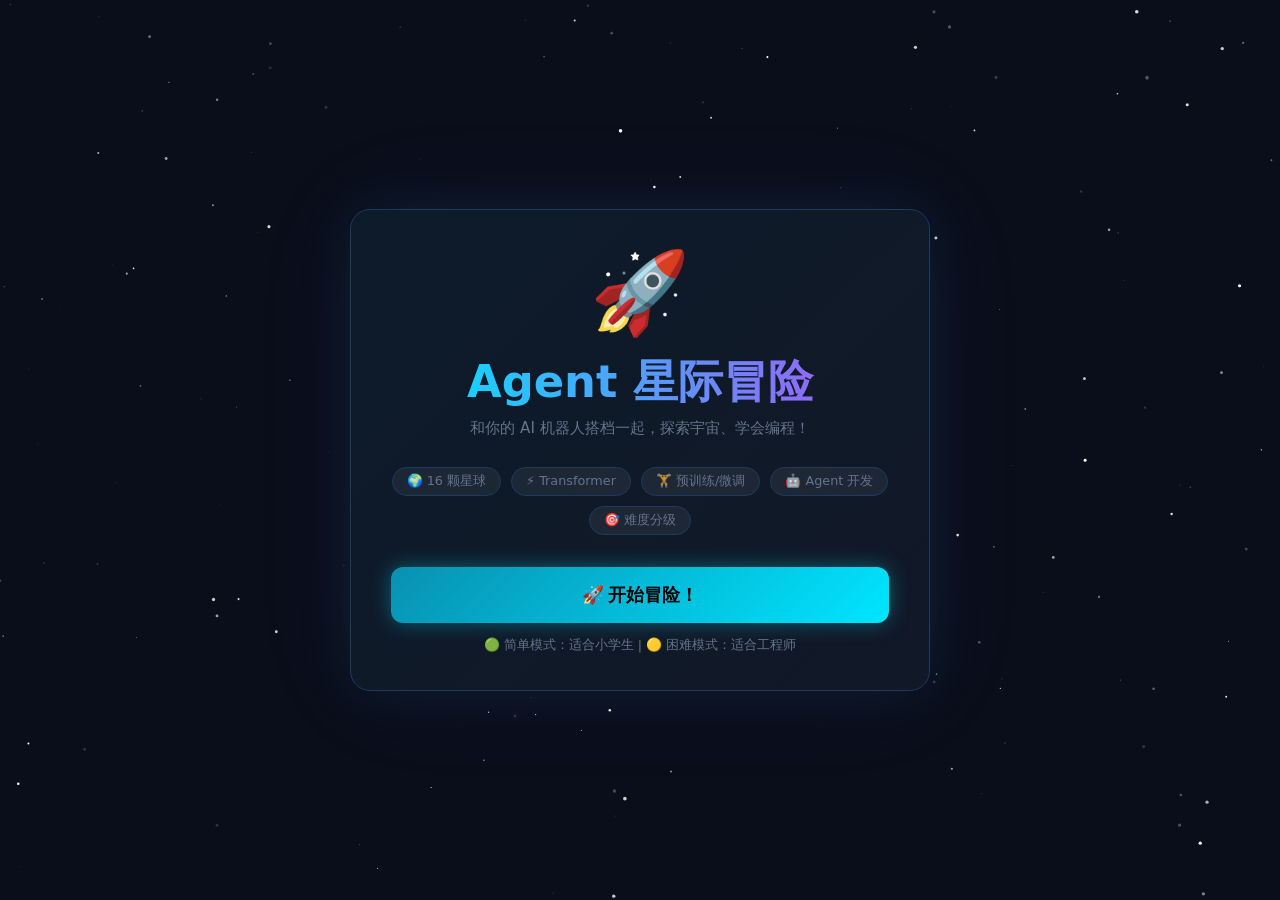
==== index.html @ a394a221 "适合0基础的agent开发入门" ====
<!DOCTYPE html>
<html lang="zh-CN">
<head>
<meta charset="UTF-8">
<meta name="viewport" content="width=device-width, initial-scale=1.0">
<title>🚀 Agent 星际冒险 - 完整版</title>
<link rel="stylesheet" href="css/styles.css">
</head>
<body>

<canvas id="stars-canvas"></canvas>

<!-- ===== TITLE SCREEN ===== -->
<div id="screen-title" class="screen active">
  <div class="card">
    <span class="title-ship">🚀</span>
    <h1 class="title-h1">Agent 星际冒险</h1>
    <p class="title-sub">和你的 AI 机器人搭档一起，探索宇宙、学会编程！</p>
    <div class="title-badges">
      <span class="badge">🌍 16 颗星球</span>
      <span class="badge">⚡ Transformer</span>
      <span class="badge">🏋️ 预训练/微调</span>
      <span class="badge">🤖 Agent 开发</span>
      <span class="badge">🎯 难度分级</span>
    </div>
    <button class="btn btn-cyan" style="width:100%;font-size:1.1rem;padding:16px" onclick="goMap()">
      🚀 开始冒险！
    </button>
    <p style="margin-top:14px;font-size:.8rem;color:var(--muted)">
      🟢 简单模式：适合小学生 | 🟡 困难模式：适合工程师
    </p>
  </div>
</div>

<!-- ===== MAP SCREEN ===== -->
<div id="screen-map" class="screen">
  <div class="inner">
    <div style="display:flex;align-items:center;justify-content:space-between;margin-bottom:20px;flex-wrap:wrap;gap:10px;">
      <div>
        <h2 style="font-size:1.5rem;font-weight:800;color:var(--cyan)">🌌 银河地图</h2>
        <p style="color:var(--muted);font-size:.85rem;margin-top:2px">选择一颗星球开始学习</p>
      </div>
      <div class="hud">
        <div class="hud-item">⭐ 星星 <span class="val" id="hud-stars">0</span></div>
        <div class="hud-item">🌍 星球 <span class="val" id="hud-planets">0/16</span></div>
      </div>
    </div>
    <div class="planets-grid" id="planets-grid"></div>
  </div>
</div>

<!-- ===== LEVEL SCREEN ===== -->
<div id="screen-level" class="screen">
  <div class="inner" id="level-inner"></div>
</div>

<!-- ===== WIN SCREEN ===== -->
<div id="screen-win" class="screen">
  <div class="card">
    <span class="win-emoji">🏆</span>
    <div class="win-title">太厉害了！</div>
    <div class="win-stars" id="win-stars">⭐⭐⭐⭐⭐</div>
    <p class="win-sub">
      你已经征服了所有星球！<br>
      从 Transformer 到预训练、后训练、微调，<br>
      再到 Agent、工具调用、ReAct、记忆、多 Agent……<br>
      你和爸爸都是 AI 宇宙顶级探险家了！🚀🏆
    </p>
    <button class="btn btn-cyan" style="width:100%" onclick="goMap()">再玩一次！</button>
  </div>
</div>

<!-- Load JavaScript files -->
<script src="js/game-state.js"></script>
<script src="js/planets/p1-llm.js"></script>
<script src="js/planets/p2-tool-1.js"></script>
<script src="js/planets/p3-tool-2.js"></script>
<script src="js/planets/p4-react-1.js"></script>
<script src="js/planets/p5-react-2.js"></script>
<script src="js/planets/p6-memory-1.js"></script>
<script src="js/planets/p7-memory-2.js"></script>
<script src="js/planets/p8-multi-agent.js"></script>
<script src="js/planets/p9-transformer.js"></script>
<script src="js/planets/p10-pretrain.js"></script>
<script src="js/planets/p11-posttrain.js"></script>
<script src="js/planets/p12-practice-1.js"></script>
<script src="js/planets/p13-practice-2.js"></script>
<script src="js/planets/p14-framework-1.js"></script>
<script src="js/planets/p15-framework-2.js"></script>
<script src="js/planets/p16-final.js"></script>
<script src="js/renderer.js"></script>
<script src="js/interactions.js"></script>
<script src="js/main.js"></script>

</body>
</html>
---- css/styles.css ----
/* ===== 全局 ===== */
* { box-sizing: border-box; margin: 0; padding: 0; }
:root {
  --space: #0a0e1a;
  --deep: #0d1b2a;
  --panel: #111827;
  --border: #1e3a5f;
  --cyan: #00e5ff;
  --purple: #a855f7;
  --yellow: #fbbf24;
  --green: #22c55e;
  --red: #ef4444;
  --orange: #f97316;
  --text: #e2e8f0;
  --muted: #64748b;
}
html, body { height: 100%; }
body {
  background: var(--space);
  color: var(--text);
  font-family: 'Segoe UI', system-ui, sans-serif;
  overflow: hidden;
  height: 100vh;
}

/* ===== 星空背景 ===== */
#stars-canvas {
  position: fixed; inset: 0; z-index: 0; pointer-events: none;
}

/* ===== 屏幕管理 ===== */
.screen {
  position: fixed; inset: 0; z-index: 10;
  display: flex; align-items: center; justify-content: center;
  opacity: 0; pointer-events: none;
  transition: opacity .4s;
}
.screen.active { opacity: 1; pointer-events: all; }

/* ===== 通用卡片 ===== */
.card {
  background: linear-gradient(135deg, #0d1b2a 0%, #111827 100%);
  border: 1px solid var(--border);
  border-radius: 20px;
  padding: 36px 40px;
  box-shadow: 0 0 60px rgba(0,229,255,.08), 0 0 120px rgba(168,85,247,.06);
}

/* ===== 按钮 ===== */
.btn {
  display: inline-block; cursor: pointer; border: none; border-radius: 12px;
  padding: 14px 28px; font-size: 1rem; font-weight: 700;
  transition: transform .15s, box-shadow .15s, filter .15s;
  user-select: none;
}
.btn:hover  { transform: translateY(-2px); filter: brightness(1.15); }
.btn:active { transform: translateY(0);    filter: brightness(.9); }
.btn-cyan   { background: linear-gradient(135deg, #0891b2, #00e5ff); color: #000; box-shadow: 0 0 20px rgba(0,229,255,.35); }
.btn-purple { background: linear-gradient(135deg, #7c3aed, #a855f7); color: #fff; box-shadow: 0 0 20px rgba(168,85,247,.35); }
.btn-green  { background: linear-gradient(135deg, #15803d, #22c55e); color: #fff; box-shadow: 0 0 20px rgba(34,197,94,.35); }
.btn-yellow { background: linear-gradient(135deg, #b45309, #fbbf24); color: #000; box-shadow: 0 0 20px rgba(251,191,36,.35); }
.btn-red    { background: linear-gradient(135deg, #b91c1c, #ef4444); color: #fff; }
.btn-ghost  { background: transparent; border: 1px solid var(--border); color: var(--muted); }
.btn-ghost:hover { border-color: var(--cyan); color: var(--cyan); }

/* ===== TITLE SCREEN ===== */
#screen-title .card { text-align: center; max-width: 580px; width: 90vw; }
.title-ship { font-size: 5rem; animation: float 3s ease-in-out infinite; display: block; }
@keyframes float { 0%,100%{transform:translateY(0)} 50%{transform:translateY(-14px)} }
.title-h1 {
  font-size: clamp(1.8rem, 5vw, 2.8rem);
  font-weight: 900;
  background: linear-gradient(90deg, var(--cyan), var(--purple));
  -webkit-background-clip: text; -webkit-text-fill-color: transparent;
  margin: 12px 0 6px;
}
.title-sub { color: var(--muted); font-size: .95rem; margin-bottom: 28px; }
.title-badges { display: flex; gap: 10px; justify-content: center; flex-wrap: wrap; margin-bottom: 32px; }
.badge {
  background: rgba(255,255,255,.06); border: 1px solid var(--border);
  border-radius: 99px; padding: 5px 14px; font-size: .8rem; color: var(--muted);
}

/* ===== MAP SCREEN ===== */
#screen-map .inner {
  max-width: 760px; width: 92vw;
}
.map-header { text-align: center; margin-bottom: 28px; }
.map-header h2 { font-size: 1.6rem; font-weight: 800; color: var(--cyan); }
.map-header p  { color: var(--muted); font-size: .9rem; margin-top: 4px; }

.planets-grid {
  display: grid; grid-template-columns: repeat(auto-fit, minmax(200px, 1fr));
  gap: 16px;
}
.planet-card {
  background: var(--panel); border: 1px solid var(--border); border-radius: 16px;
  padding: 22px; cursor: pointer; transition: all .2s; position: relative; overflow: hidden;
}
.planet-card::before {
  content:''; position:absolute; inset:0;
  background: radial-gradient(circle at 50% 0%, rgba(0,229,255,.06), transparent 70%);
  opacity:0; transition: opacity .3s;
}
.planet-card:hover::before { opacity: 1; }
.planet-card:hover { border-color: var(--cyan); transform: translateY(-4px); box-shadow: 0 8px 30px rgba(0,229,255,.12); }
.planet-card.locked { opacity: .45; cursor: not-allowed; }
.planet-card.locked:hover { transform: none; border-color: var(--border); box-shadow: none; }
.planet-card.locked::before { display: none; }
.planet-card.done { border-color: var(--green); }
.planet-card.done::before { background: radial-gradient(circle at 50% 0%, rgba(34,197,94,.06), transparent 70%); opacity:1; }
.planet-icon { font-size: 2.8rem; margin-bottom: 10px; display: block; }
.planet-num  { font-size: .7rem; color: var(--muted); text-transform: uppercase; letter-spacing: .08em; }
.planet-name { font-size: 1rem; font-weight: 700; margin: 4px 0 8px; }
.planet-desc { font-size: .8rem; color: var(--muted); line-height: 1.5; }
.planet-status {
  position: absolute; top: 12px; right: 12px;
  font-size: .72rem; font-weight: 700; padding: 3px 10px; border-radius: 99px;
}
.status-locked { background: rgba(100,116,139,.2); color: var(--muted); }
.status-open   { background: rgba(0,229,255,.15); color: var(--cyan); }
.status-done   { background: rgba(34,197,94,.15); color: var(--green); }

/* Stars earned display */
.hud {
  display: flex; align-items: center; gap: 16px;
  background: var(--panel); border: 1px solid var(--border);
  border-radius: 99px; padding: 8px 20px; margin-bottom: 20px;
  width: fit-content; margin-left: auto;
}
.hud-item { font-size: .85rem; display: flex; align-items: center; gap: 6px; }
.hud-item .val { font-weight: 700; color: var(--yellow); }

/* ===== LEVEL SCREEN ===== */
#screen-level {
  align-items: flex-start;
  overflow-y: auto;
  padding: 20px;
}
#screen-level .inner {
  max-width: 820px; width: 100%; margin: auto;
}
.level-header {
  display: flex; align-items: center; gap: 14px; margin-bottom: 24px;
}
.level-header .back-btn {
  background: var(--panel); border: 1px solid var(--border); border-radius: 10px;
  padding: 8px 14px; cursor: pointer; color: var(--muted); font-size: .85rem;
  transition: all .2s;
}
.level-header .back-btn:hover { border-color: var(--cyan); color: var(--cyan); }
.level-header h2 { font-size: 1.4rem; font-weight: 800; }
.level-header .planet-emoji { font-size: 1.8rem; }

/* ===== DIFFICULTY SWITCHER ===== */
.difficulty-switcher {
  display: flex; gap: 8px; justify-content: center; align-items: center;
  background: var(--panel); border: 1px solid var(--border);
  border-radius: 12px; padding: 6px; margin-bottom: 20px;
  width: fit-content; margin-left: auto; margin-right: auto;
}
.diff-btn {
  padding: 8px 16px; border-radius: 8px; cursor: pointer;
  font-size: .85rem; font-weight: 600; transition: all .2s;
  border: 1px solid transparent; user-select: none;
}
.diff-btn:hover { transform: translateY(-1px); }
.diff-btn.active { border-color: currentColor; }
.diff-btn.easy { color: var(--green); }
.diff-btn.easy.active { background: rgba(34,197,94,.15); }
.diff-btn.hard { color: var(--yellow); }
.diff-btn.hard.active { background: rgba(251,191,36,.15); }
.diff-btn.hell { color: var(--red); opacity: .4; cursor: not-allowed; }
.diff-btn.hell.locked::after { content: ' 🔒'; }

/* Story box */
.story-box {
  background: linear-gradient(135deg, #0d1b2a, #111827);
  border: 1px solid var(--border); border-radius: 16px;
  padding: 24px; margin-bottom: 20px;
}
.story-box p { line-height: 1.8; font-size: .95rem; }
.story-box .speaker {
  font-size: .75rem; color: var(--cyan); font-weight: 700;
  text-transform: uppercase; letter-spacing: .06em; margin-bottom: 6px;
}
.chat-bubble {
  background: rgba(0,229,255,.06); border-left: 3px solid var(--cyan);
  border-radius: 0 12px 12px 0; padding: 12px 16px; margin: 12px 0;
  font-size: .9rem; line-height: 1.7;
}
.chat-bubble.robot { border-color: var(--purple); background: rgba(168,85,247,.06); }

/* Concept highlight */
.concept-box {
  background: rgba(251,191,36,.06); border: 1px solid rgba(251,191,36,.25);
  border-radius: 14px; padding: 18px 20px; margin: 16px 0;
}
.concept-box .concept-title {
  font-size: .75rem; color: var(--yellow); font-weight: 700;
  text-transform: uppercase; letter-spacing: .06em; margin-bottom: 8px;
}
.concept-box p { font-size: .9rem; line-height: 1.7; }

/* Code examples */
.code-example {
  background: #060d18; border: 1px solid var(--border); border-radius: 12px;
  padding: 20px; margin: 16px 0;
}
.code-example .code-title {
  font-size: .8rem; color: var(--cyan); font-weight: 700;
  text-transform: uppercase; letter-spacing: .06em; margin-bottom: 10px;
}
.code-example pre {
  background: #000; border-radius: 8px; padding: 14px;
  overflow-x: auto; font-family: 'Cascadia Code', monospace;
  font-size: .82rem; line-height: 1.6; margin-bottom: 12px;
  color: var(--text);
}
.code-example .code-explain {
  font-size: .85rem; color: var(--muted); line-height: 1.7;
  padding: 12px 14px; background: rgba(0,229,255,.04);
  border-left: 3px solid var(--cyan); border-radius: 0 8px 8px 0;
}

/* Pitfalls box */
.pitfalls-box {
  background: rgba(239,68,68,.06); border: 1px solid rgba(239,68,68,.25);
  border-radius: 12px; padding: 18px 20px; margin: 16px 0;
}
.pitfalls-box .pitfall-title {
  font-size: .75rem; color: var(--red); font-weight: 700;
  text-transform: uppercase; letter-spacing: .06em; margin-bottom: 10px;
}
.pitfalls-box ul {
  list-style: none; padding: 0;
}
.pitfalls-box li {
  padding: 8px 0; border-bottom: 1px solid rgba(239,68,68,.1);
  font-size: .85rem; line-height: 1.6;
}
.pitfalls-box li:last-child { border-bottom: none; }
.pitfalls-box li::before {
  content: '⚠️ '; margin-right: 6px;
}

/* Quiz */
.quiz-box {
  background: var(--panel); border: 1px solid var(--border); border-radius: 16px;
  padding: 24px; margin-top: 20px;
}
.quiz-box h3 { font-size: 1rem; font-weight: 700; margin-bottom: 16px; }
.quiz-question { font-size: .95rem; line-height: 1.7; margin-bottom: 18px; color: var(--text); }
.quiz-options { display: flex; flex-direction: column; gap: 10px; }
.quiz-opt {
  background: rgba(255,255,255,.04); border: 1px solid var(--border);
  border-radius: 12px; padding: 14px 18px; cursor: pointer; font-size: .9rem;
  transition: all .2s; display: flex; align-items: center; gap: 10px;
}
.quiz-opt:hover { border-color: var(--cyan); background: rgba(0,229,255,.06); }
.quiz-opt.correct { border-color: var(--green) !important; background: rgba(34,197,94,.1) !important; }
.quiz-opt.wrong   { border-color: var(--red)   !important; background: rgba(239,68,68,.1)  !important; }
.quiz-opt .opt-letter {
  width: 28px; height: 28px; border-radius: 8px; background: var(--border);
  display: flex; align-items: center; justify-content: center;
  font-weight: 700; font-size: .8rem; flex-shrink: 0;
}
.quiz-feedback {
  margin-top: 16px; padding: 14px 16px; border-radius: 12px;
  font-size: .9rem; line-height: 1.6; display: none;
}
.quiz-feedback.show { display: block; }
.quiz-feedback.ok  { background: rgba(34,197,94,.1); border: 1px solid rgba(34,197,94,.3); color: var(--green); }
.quiz-feedback.err { background: rgba(239,68,68,.1);  border: 1px solid rgba(239,68,68,.3);  color: #fca5a5; }

/* Progress bar */
.progress-wrap { margin-top: 24px; }
.progress-label { display: flex; justify-content: space-between; font-size: .8rem; color: var(--muted); margin-bottom: 6px; }
.progress-bar { height: 6px; background: var(--border); border-radius: 99px; overflow: hidden; }
.progress-fill { height: 100%; background: linear-gradient(90deg, var(--cyan), var(--purple)); border-radius: 99px; transition: width .5s ease; }

/* Next btn */
.level-nav { display: flex; justify-content: flex-end; gap: 12px; margin-top: 24px; padding-bottom: 40px; }

/* ===== WIN SCREEN ===== */
#screen-win .card { text-align: center; max-width: 500px; width: 90vw; }
.win-emoji { font-size: 5rem; animation: spin 2s linear infinite; display: block; }
@keyframes spin { from{transform:rotate(0)} to{transform:rotate(360deg)} }
.win-title { font-size: 2rem; font-weight: 900; color: var(--yellow); margin: 16px 0 8px; }
.win-sub { color: var(--muted); margin-bottom: 24px; line-height: 1.6; }
.win-stars { font-size: 2.5rem; margin-bottom: 20px; }

/* Pipe animation */
.pipe-demo {
  display: flex; align-items: center; gap: 6px; flex-wrap: wrap;
  background: #060d18; border-radius: 12px; padding: 16px; margin: 16px 0;
  font-size: .85rem;
}
.pipe-node {
  background: var(--panel); border: 1px solid var(--border);
  border-radius: 10px; padding: 10px 14px; text-align: center; min-width: 90px;
  transition: all .4s; position: relative;
}
.pipe-node.active { border-color: var(--cyan); box-shadow: 0 0 16px rgba(0,229,255,.3); color: var(--cyan); }
.pipe-node.done   { border-color: var(--green); color: var(--green); }
.pipe-arrow { color: var(--muted); font-size: 1.2rem; }
.pipe-node .node-icon { font-size: 1.4rem; display: block; margin-bottom: 4px; }
.pipe-node .node-label{ font-size: .72rem; }

/* Responsive */
@media(max-width:600px){
  .card { padding: 24px 20px; }
  .planets-grid { grid-template-columns: 1fr 1fr; }
  .difficulty-switcher { width: 100%; }
}
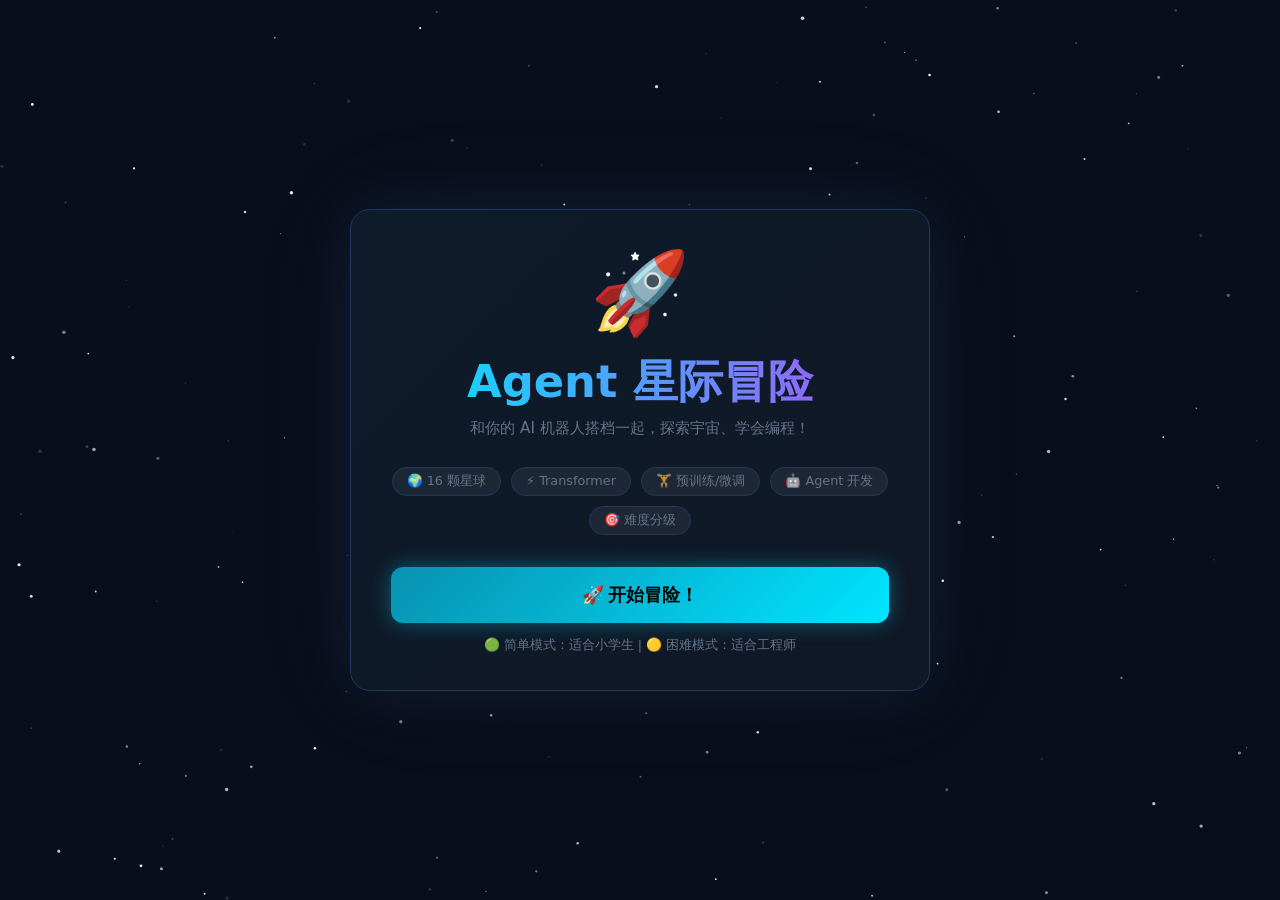
==== commit d8d10685: "chore: trigger GitHub Pages rebuild" ====
--- a/index.html
+++ b/index.html
@@ -94,3 +94,4 @@
 
 </body>
 </html>
+<!-- Trigger rebuild -->
--- a/css/styles.css
+++ b/css/styles.css
@@ -170,7 +170,13 @@
 .diff-btn.easy.active { background: rgba(34,197,94,.15); }
 .diff-btn.hard { color: var(--yellow); }
 .diff-btn.hard.active { background: rgba(251,191,36,.15); }
-.diff-btn.hell { color: var(--red); opacity: .4; cursor: not-allowed; }
+.diff-btn.hell { color: var(--red); }
+.diff-btn.hell.active {
+  background: rgba(239,68,68,.15);
+  border-color: var(--red);
+  box-shadow: 0 0 20px rgba(239,68,68,.3);
+}
+.diff-btn.hell.locked { opacity: .4; cursor: not-allowed; }
 .diff-btn.hell.locked::after { content: ' 🔒'; }
 
 /* Story box */
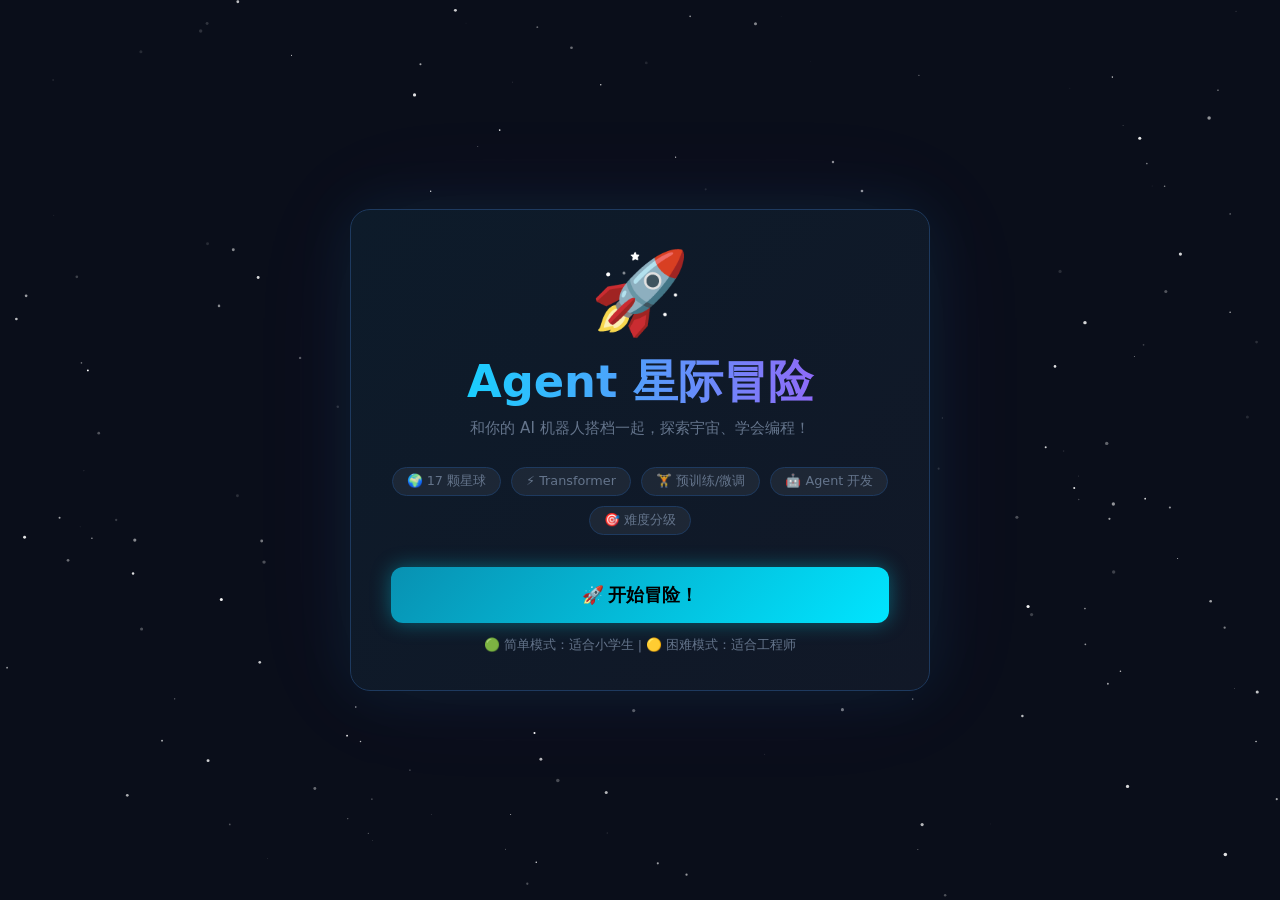
==== commit 9a543198: "feat: add Empire Series Level 1 - Three Provinces Six Ministries Add first level of Empire Series ba" ====
--- a/index.html
+++ b/index.html
@@ -17,7 +17,7 @@
     <h1 class="title-h1">Agent 星际冒险</h1>
     <p class="title-sub">和你的 AI 机器人搭档一起，探索宇宙、学会编程！</p>
     <div class="title-badges">
-      <span class="badge">🌍 16 颗星球</span>
+      <span class="badge">🌍 17 颗星球</span>
       <span class="badge">⚡ Transformer</span>
       <span class="badge">🏋️ 预训练/微调</span>
       <span class="badge">🤖 Agent 开发</span>
@@ -42,7 +42,7 @@
       </div>
       <div class="hud">
         <div class="hud-item">⭐ 星星 <span class="val" id="hud-stars">0</span></div>
-        <div class="hud-item">🌍 星球 <span class="val" id="hud-planets">0/16</span></div>
+        <div class="hud-item">🌍 星球 <span class="val" id="hud-planets">0/17</span></div>
       </div>
     </div>
     <div class="planets-grid" id="planets-grid"></div>
@@ -88,6 +88,7 @@
 <script src="js/planets/p14-framework-1.js"></script>
 <script src="js/planets/p15-framework-2.js"></script>
 <script src="js/planets/p16-final.js"></script>
+<script src="js/planets/p17-empire-1.js"></script>
 <script src="js/renderer.js"></script>
 <script src="js/interactions.js"></script>
 <script src="js/main.js"></script>
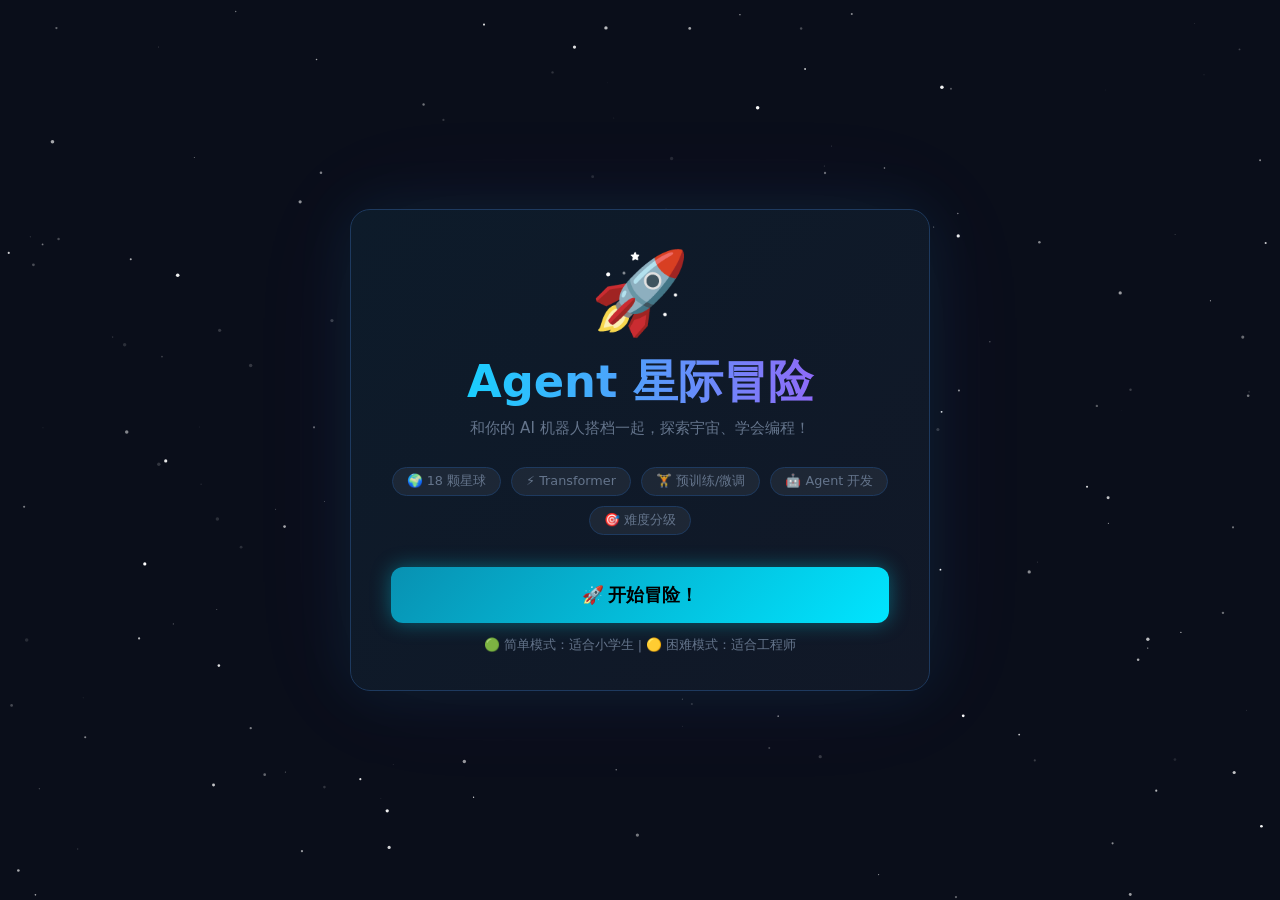
==== commit dd8f486f: "feat: add p18 Empire Series - State Machine & Permission Control - New level: 帝国星 2 - 制度设计（状态机与分权制衡）" ====
--- a/index.html
+++ b/index.html
@@ -17,7 +17,7 @@
     <h1 class="title-h1">Agent 星际冒险</h1>
     <p class="title-sub">和你的 AI 机器人搭档一起，探索宇宙、学会编程！</p>
     <div class="title-badges">
-      <span class="badge">🌍 17 颗星球</span>
+      <span class="badge">🌍 18 颗星球</span>
       <span class="badge">⚡ Transformer</span>
       <span class="badge">🏋️ 预训练/微调</span>
       <span class="badge">🤖 Agent 开发</span>
@@ -42,7 +42,7 @@
       </div>
       <div class="hud">
         <div class="hud-item">⭐ 星星 <span class="val" id="hud-stars">0</span></div>
-        <div class="hud-item">🌍 星球 <span class="val" id="hud-planets">0/17</span></div>
+        <div class="hud-item">🌍 星球 <span class="val" id="hud-planets">0/18</span></div>
       </div>
     </div>
     <div class="planets-grid" id="planets-grid"></div>
@@ -89,6 +89,7 @@
 <script src="js/planets/p15-framework-2.js"></script>
 <script src="js/planets/p16-final.js"></script>
 <script src="js/planets/p17-empire-1.js"></script>
+<script src="js/planets/p18-empire-2.js"></script>
 <script src="js/renderer.js"></script>
 <script src="js/interactions.js"></script>
 <script src="js/main.js"></script>
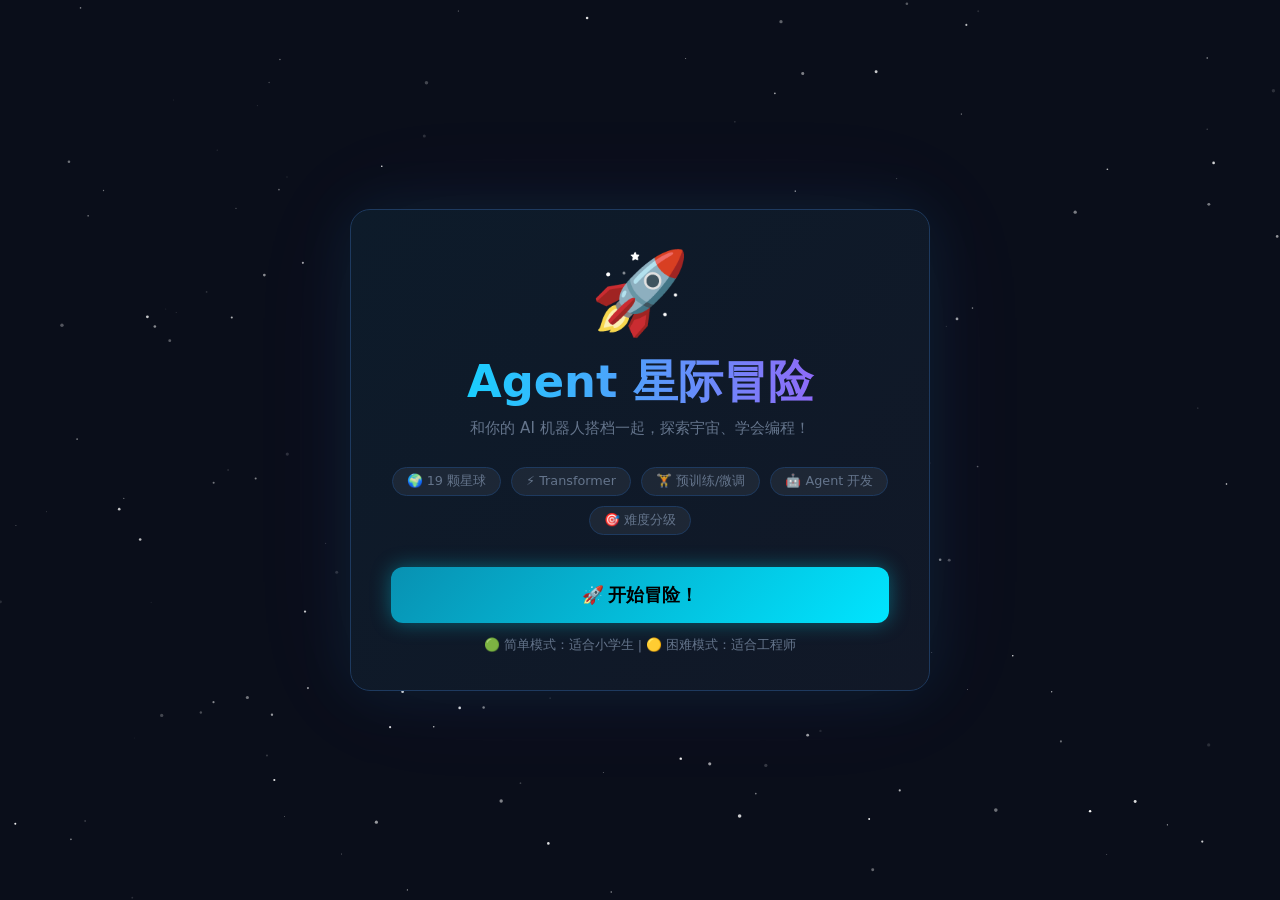
==== commit 069b77fc: "feat: add p19 Empire Series - Event-Driven & Real-time Observability - New level: 帝国星 3 - 实时观测（Event" ====
--- a/index.html
+++ b/index.html
@@ -17,7 +17,7 @@
     <h1 class="title-h1">Agent 星际冒险</h1>
     <p class="title-sub">和你的 AI 机器人搭档一起，探索宇宙、学会编程！</p>
     <div class="title-badges">
-      <span class="badge">🌍 18 颗星球</span>
+      <span class="badge">🌍 19 颗星球</span>
       <span class="badge">⚡ Transformer</span>
       <span class="badge">🏋️ 预训练/微调</span>
       <span class="badge">🤖 Agent 开发</span>
@@ -42,7 +42,7 @@
       </div>
       <div class="hud">
         <div class="hud-item">⭐ 星星 <span class="val" id="hud-stars">0</span></div>
-        <div class="hud-item">🌍 星球 <span class="val" id="hud-planets">0/18</span></div>
+        <div class="hud-item">🌍 星球 <span class="val" id="hud-planets">0/19</span></div>
       </div>
     </div>
     <div class="planets-grid" id="planets-grid"></div>
@@ -90,6 +90,7 @@
 <script src="js/planets/p16-final.js"></script>
 <script src="js/planets/p17-empire-1.js"></script>
 <script src="js/planets/p18-empire-2.js"></script>
+<script src="js/planets/p19-empire-3.js"></script>
 <script src="js/renderer.js"></script>
 <script src="js/interactions.js"></script>
 <script src="js/main.js"></script>
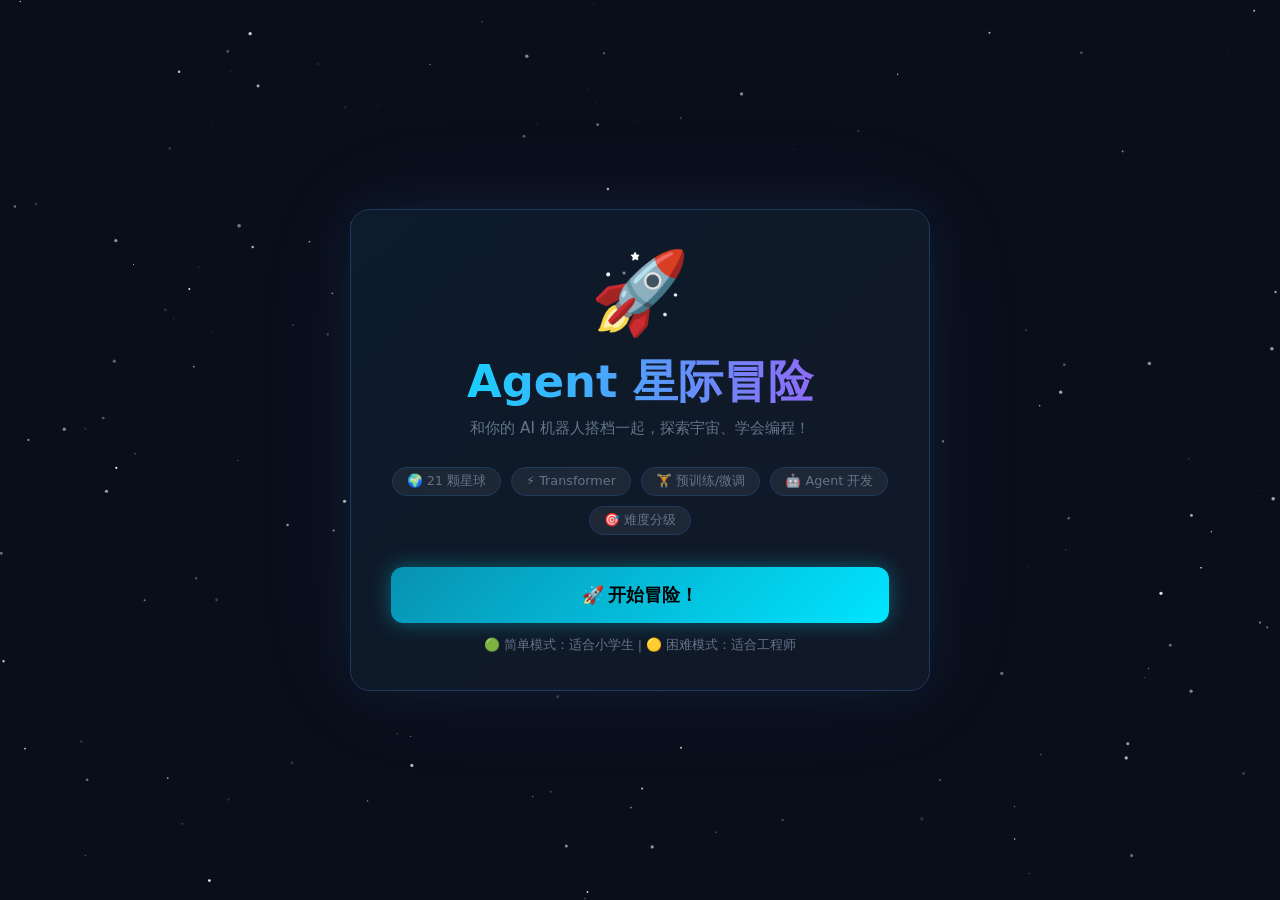
==== commit 21b1ff22: "feat: complete Empire Series with p20 & p21 (v4.0.0) p20 - 质量保障：门下省审核机制 - Easy: homework inspector s" ====
--- a/index.html
+++ b/index.html
@@ -17,7 +17,7 @@
     <h1 class="title-h1">Agent 星际冒险</h1>
     <p class="title-sub">和你的 AI 机器人搭档一起，探索宇宙、学会编程！</p>
     <div class="title-badges">
-      <span class="badge">🌍 19 颗星球</span>
+      <span class="badge">🌍 21 颗星球</span>
       <span class="badge">⚡ Transformer</span>
       <span class="badge">🏋️ 预训练/微调</span>
       <span class="badge">🤖 Agent 开发</span>
@@ -42,7 +42,7 @@
       </div>
       <div class="hud">
         <div class="hud-item">⭐ 星星 <span class="val" id="hud-stars">0</span></div>
-        <div class="hud-item">🌍 星球 <span class="val" id="hud-planets">0/19</span></div>
+        <div class="hud-item">🌍 星球 <span class="val" id="hud-planets">0/21</span></div>
       </div>
     </div>
     <div class="planets-grid" id="planets-grid"></div>
@@ -91,6 +91,8 @@
 <script src="js/planets/p17-empire-1.js"></script>
 <script src="js/planets/p18-empire-2.js"></script>
 <script src="js/planets/p19-empire-3.js"></script>
+<script src="js/planets/p20-empire-4.js"></script>
+<script src="js/planets/p21-empire-5.js"></script>
 <script src="js/renderer.js"></script>
 <script src="js/interactions.js"></script>
 <script src="js/main.js"></script>
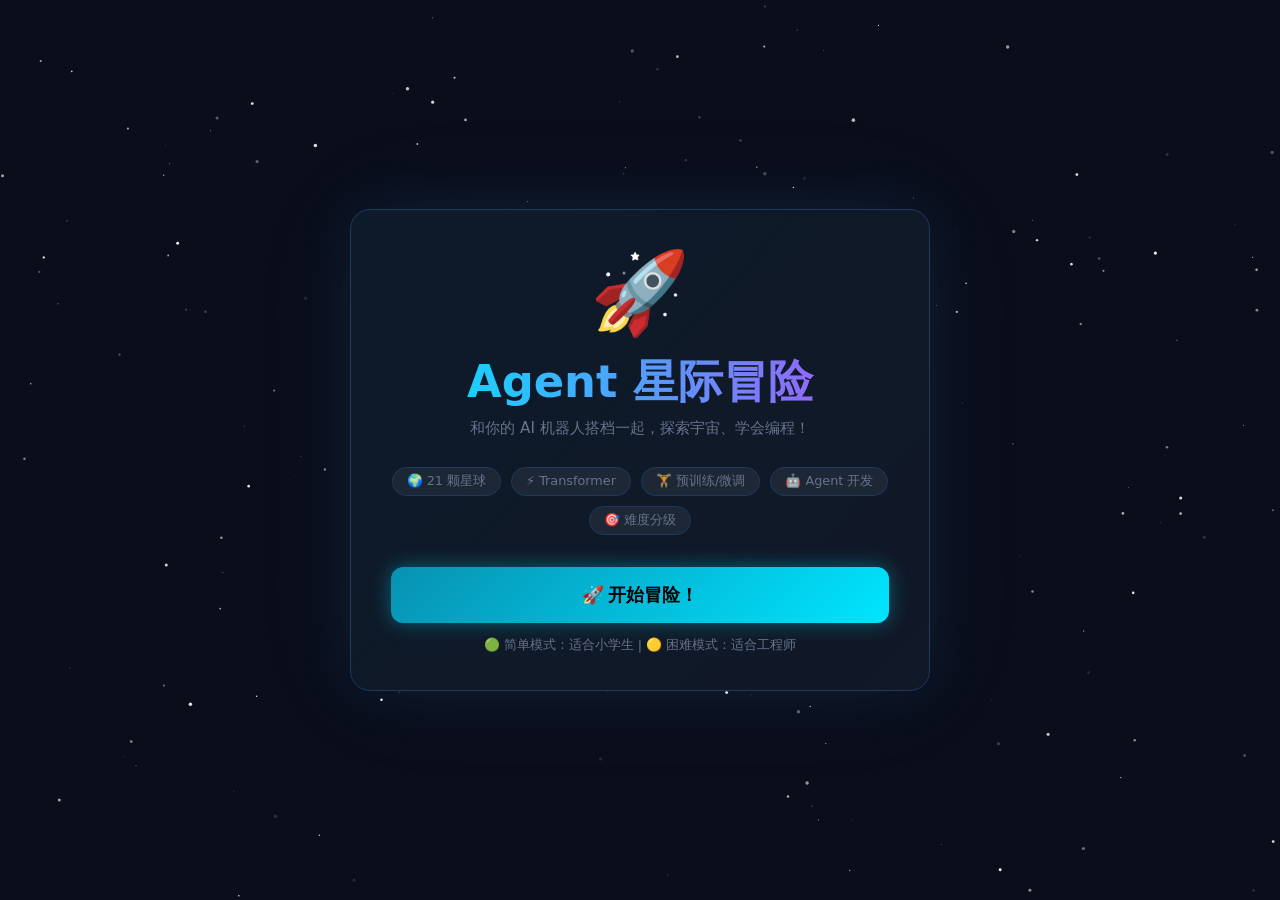
==== commit 9ebcc5da: "🎉 v5.0.0: Achievement & Milestone System Major improvements: - ✨ Added achievement system with 10+ b" ====
--- a/index.html
+++ b/index.html
@@ -93,6 +93,10 @@
 <script src="js/planets/p19-empire-3.js"></script>
 <script src="js/planets/p20-empire-4.js"></script>
 <script src="js/planets/p21-empire-5.js"></script>
+<script src="js/planets/p23-mirofish-1.js"></script>
+<script src="js/planets/p24-mirofish-2.js"></script>
+<script src="js/planets/p25-mirofish-3.js"></script>
+<script src="js/achievements.js"></script>
 <script src="js/renderer.js"></script>
 <script src="js/interactions.js"></script>
 <script src="js/main.js"></script>
--- a/css/styles.css
+++ b/css/styles.css
@@ -82,6 +82,11 @@
 }
 
 /* ===== MAP SCREEN ===== */
+#screen-map {
+  align-items: flex-start;
+  overflow-y: auto;
+  padding: 40px 0;
+}
 #screen-map .inner {
   max-width: 760px; width: 92vw;
 }
@@ -313,9 +318,679 @@
 .pipe-node .node-icon { font-size: 1.4rem; display: block; margin-bottom: 4px; }
 .pipe-node .node-label{ font-size: .72rem; }
 
+/* ===== INTERACTIVE SECTIONS ===== */
+
+/* Challenge Box */
+.challenge-box, .debug-box, .sandbox-box {
+  background: linear-gradient(135deg, rgba(0,229,255,.03), rgba(168,85,247,.03));
+  border: 1px solid var(--border);
+  border-radius: 16px;
+  padding: 24px;
+  margin: 20px 0;
+}
+
+.challenge-header, .debug-header, .sandbox-header {
+  display: flex;
+  align-items: center;
+  gap: 12px;
+  margin-bottom: 16px;
+}
+
+.challenge-icon, .debug-icon, .sandbox-icon {
+  font-size: 2rem;
+}
+
+.challenge-header h3, .debug-header h3, .sandbox-header h3 {
+  font-size: 1.3rem;
+  font-weight: 700;
+  color: var(--cyan);
+  margin: 0;
+}
+
+.challenge-task, .debug-scenario, .sandbox-description {
+  color: var(--muted);
+  line-height: 1.7;
+  margin-bottom: 16px;
+  padding: 12px;
+  background: rgba(0,0,0,.2);
+  border-left: 3px solid var(--cyan);
+  border-radius: 6px;
+}
+
+/* Code Editor */
+.code-editor-wrapper {
+  margin: 16px 0;
+  border-radius: 12px;
+  overflow: hidden;
+  border: 1px solid var(--border);
+}
+
+.editor-toolbar {
+  background: rgba(0,0,0,.3);
+  padding: 10px 14px;
+  display: flex;
+  justify-content: space-between;
+  align-items: center;
+  border-bottom: 1px solid var(--border);
+}
+
+.code-editor {
+  width: 100%;
+  min-height: 200px;
+  padding: 16px;
+  background: #0a0e1a;
+  color: var(--text);
+  font-family: 'Consolas', 'Monaco', monospace;
+  font-size: .9rem;
+  line-height: 1.6;
+  border: none;
+  resize: vertical;
+  outline: none;
+}
+
+.code-editor.buggy-code {
+  border-left: 3px solid var(--red);
+}
+
+.btn-small {
+  padding: 6px 14px;
+  font-size: .85rem;
+  border-radius: 8px;
+  border: none;
+  cursor: pointer;
+  font-weight: 600;
+  transition: all .2s;
+}
+
+.btn-small.btn-purple {
+  background: linear-gradient(135deg, #7c3aed, #a855f7);
+  color: #fff;
+}
+
+.btn-small.btn-ghost {
+  background: transparent;
+  border: 1px solid var(--border);
+  color: var(--muted);
+}
+
+.btn-small:hover {
+  transform: translateY(-1px);
+  filter: brightness(1.15);
+}
+
+/* Challenge Output */
+.challenge-output, .error-log {
+  margin: 16px 0;
+  border-radius: 12px;
+  overflow: hidden;
+  border: 1px solid var(--border);
+}
+
+.output-label, .error-label {
+  background: rgba(0,0,0,.3);
+  padding: 8px 14px;
+  font-size: .85rem;
+  color: var(--muted);
+  border-bottom: 1px solid var(--border);
+}
+
+.challenge-output pre, .error-log pre {
+  padding: 14px;
+  margin: 0;
+  background: #0a0e1a;
+  color: var(--text);
+  font-family: 'Consolas', 'Monaco', monospace;
+  font-size: .85rem;
+  line-height: 1.6;
+  overflow-x: auto;
+}
+
+.error-log {
+  border-color: var(--red);
+}
+
+.error-log .error-label {
+  color: var(--red);
+}
+
+.error-log pre {
+  color: var(--red);
+}
+
+/* Hints */
+.challenge-hints, .debug-actions {
+  margin: 16px 0;
+  display: flex;
+  gap: 10px;
+  flex-wrap: wrap;
+}
+
+.hints-content {
+  width: 100%;
+  margin-top: 12px;
+}
+
+.hint-item {
+  background: rgba(251,191,36,.08);
+  border-left: 3px solid var(--yellow);
+  padding: 10px 14px;
+  margin-bottom: 8px;
+  border-radius: 6px;
+  font-size: .9rem;
+  color: var(--text);
+  line-height: 1.6;
+}
+
+/* Feedback */
+.challenge-feedback, .debug-feedback {
+  margin-top: 16px;
+  padding: 14px;
+  border-radius: 10px;
+  font-size: .95rem;
+  line-height: 1.7;
+  display: none;
+}
+
+.challenge-feedback.success, .debug-feedback.success {
+  display: block;
+  background: rgba(34,197,94,.1);
+  border: 1px solid var(--green);
+  color: var(--green);
+}
+
+.challenge-feedback.error, .debug-feedback.error {
+  display: block;
+  background: rgba(239,68,68,.1);
+  border: 1px solid var(--red);
+  color: var(--red);
+}
+
+/* Sandbox Controls */
+.sandbox-controls {
+  margin: 20px 0;
+  padding: 20px;
+  background: rgba(0,0,0,.2);
+  border-radius: 12px;
+}
+
+.param-control {
+  margin-bottom: 20px;
+}
+
+.param-control:last-child {
+  margin-bottom: 0;
+}
+
+.param-control label {
+  display: flex;
+  justify-content: space-between;
+  align-items: center;
+  margin-bottom: 8px;
+  font-size: .9rem;
+}
+
+.param-name {
+  color: var(--text);
+  font-weight: 600;
+}
+
+.param-value {
+  color: var(--cyan);
+  font-weight: 700;
+  font-family: 'Consolas', monospace;
+}
+
+.param-control input[type="range"] {
+  width: 100%;
+  height: 6px;
+  border-radius: 3px;
+  background: rgba(255,255,255,.1);
+  outline: none;
+  -webkit-appearance: none;
+}
+
+.param-control input[type="range"]::-webkit-slider-thumb {
+  -webkit-appearance: none;
+  appearance: none;
+  width: 18px;
+  height: 18px;
+  border-radius: 50%;
+  background: var(--cyan);
+  cursor: pointer;
+  box-shadow: 0 0 10px rgba(0,229,255,.5);
+}
+
+.param-control input[type="range"]::-moz-range-thumb {
+  width: 18px;
+  height: 18px;
+  border-radius: 50%;
+  background: var(--cyan);
+  cursor: pointer;
+  border: none;
+  box-shadow: 0 0 10px rgba(0,229,255,.5);
+}
+
+.param-range {
+  display: flex;
+  justify-content: space-between;
+  font-size: .75rem;
+  color: var(--muted);
+  margin-top: 4px;
+}
+
+/* Sandbox Visualization */
+.sandbox-visualization {
+  min-height: 300px;
+  background: #0a0e1a;
+  border: 1px solid var(--border);
+  border-radius: 12px;
+  padding: 20px;
+  margin: 20px 0;
+  display: flex;
+  align-items: center;
+  justify-content: center;
+}
+
+.viz-placeholder {
+  color: var(--muted);
+  font-size: .95rem;
+  text-align: center;
+}
+
+.sandbox-goal {
+  background: rgba(251,191,36,.08);
+  border-left: 3px solid var(--yellow);
+  padding: 12px 16px;
+  margin: 16px 0;
+  border-radius: 6px;
+  font-size: .9rem;
+  line-height: 1.6;
+}
+
+.sandbox-actions {
+  display: flex;
+  gap: 10px;
+  margin-top: 16px;
+}
+
+.sandbox-result {
+  margin-top: 16px;
+  padding: 14px;
+  border-radius: 10px;
+  font-size: .95rem;
+  line-height: 1.7;
+  display: none;
+}
+
+.sandbox-result.show {
+  display: block;
+  background: rgba(0,229,255,.08);
+  border: 1px solid var(--cyan);
+}
+
 /* Responsive */
 @media(max-width:600px){
   .card { padding: 24px 20px; }
   .planets-grid { grid-template-columns: 1fr 1fr; }
   .difficulty-switcher { width: 100%; }
 }
+
+/* ===== MILESTONE ===== */
+.milestone-box {
+  background: linear-gradient(135deg, rgba(251,191,36,.1), rgba(0,229,255,.1));
+  border: 2px solid var(--yellow);
+  border-radius: 20px;
+  padding: 40px;
+  margin: 30px 0;
+  box-shadow: 0 0 40px rgba(251,191,36,.2);
+}
+
+.milestone-header {
+  text-align: center;
+  margin-bottom: 30px;
+}
+
+.milestone-icon {
+  font-size: 5rem;
+  animation: bounce 2s ease-in-out infinite;
+  display: block;
+  margin-bottom: 16px;
+}
+
+@keyframes bounce {
+  0%, 100% { transform: translateY(0); }
+  50% { transform: translateY(-20px); }
+}
+
+.milestone-title {
+  font-size: 2rem;
+  font-weight: 900;
+  background: linear-gradient(90deg, var(--yellow), var(--cyan));
+  -webkit-background-clip: text;
+  -webkit-text-fill-color: transparent;
+  margin-bottom: 8px;
+}
+
+.milestone-subtitle {
+  color: var(--muted);
+  font-size: 1.1rem;
+  margin: 0;
+}
+
+.milestone-message {
+  background: rgba(0,0,0,.3);
+  border-left: 4px solid var(--yellow);
+  padding: 16px 20px;
+  border-radius: 10px;
+  margin-bottom: 30px;
+  line-height: 1.8;
+  font-size: .95rem;
+}
+
+.milestone-section {
+  margin: 30px 0;
+}
+
+.section-title {
+  font-size: 1.3rem;
+  font-weight: 700;
+  color: var(--cyan);
+  margin-bottom: 16px;
+}
+
+.achievements-grid {
+  display: grid;
+  grid-template-columns: repeat(auto-fit, minmax(250px, 1fr));
+  gap: 16px;
+}
+
+.achievement-item {
+  display: flex;
+  gap: 12px;
+  background: rgba(0,0,0,.2);
+  border: 1px solid var(--border);
+  border-radius: 12px;
+  padding: 16px;
+  transition: all .3s;
+}
+
+.achievement-item:hover {
+  border-color: var(--cyan);
+  transform: translateY(-2px);
+  box-shadow: 0 4px 20px rgba(0,229,255,.15);
+}
+
+.achievement-icon {
+  font-size: 2.5rem;
+  flex-shrink: 0;
+}
+
+.achievement-content {
+  flex: 1;
+}
+
+.achievement-title {
+  font-weight: 700;
+  color: var(--text);
+  margin-bottom: 4px;
+}
+
+.achievement-desc {
+  font-size: .85rem;
+  color: var(--muted);
+  line-height: 1.6;
+}
+
+.skills-container {
+  display: flex;
+  flex-wrap: wrap;
+  gap: 10px;
+}
+
+.skill-badge {
+  background: linear-gradient(135deg, rgba(0,229,255,.2), rgba(168,85,247,.2));
+  border: 1px solid var(--cyan);
+  border-radius: 20px;
+  padding: 8px 16px;
+  font-size: .9rem;
+  font-weight: 600;
+  color: var(--cyan);
+}
+
+.milestone-project {
+  background: rgba(0,229,255,.05);
+  border: 1px solid var(--cyan);
+  border-radius: 16px;
+  padding: 24px;
+}
+
+.project-card {
+  background: rgba(0,0,0,.2);
+  border-radius: 12px;
+  padding: 20px;
+}
+
+.project-header {
+  display: flex;
+  align-items: center;
+  gap: 12px;
+  margin-bottom: 12px;
+}
+
+.project-icon {
+  font-size: 2rem;
+}
+
+.project-title {
+  font-size: 1.2rem;
+  font-weight: 700;
+  color: var(--cyan);
+}
+
+.project-desc {
+  color: var(--text);
+  line-height: 1.7;
+  margin-bottom: 16px;
+}
+
+.project-requirements,
+.project-hints {
+  margin-top: 16px;
+  padding: 12px;
+  background: rgba(0,0,0,.2);
+  border-radius: 8px;
+  font-size: .9rem;
+}
+
+.project-requirements ul,
+.project-hints ul {
+  margin: 8px 0 0 20px;
+  padding: 0;
+}
+
+.project-requirements li,
+.project-hints li {
+  margin: 6px 0;
+  line-height: 1.6;
+}
+
+.next-steps-list {
+  display: flex;
+  flex-direction: column;
+  gap: 12px;
+}
+
+.next-step-item {
+  display: flex;
+  gap: 12px;
+  align-items: flex-start;
+  background: rgba(0,0,0,.2);
+  border: 1px solid var(--border);
+  border-radius: 10px;
+  padding: 14px;
+}
+
+.step-number {
+  background: var(--cyan);
+  color: #000;
+  font-weight: 700;
+  width: 28px;
+  height: 28px;
+  border-radius: 50%;
+  display: flex;
+  align-items: center;
+  justify-content: center;
+  flex-shrink: 0;
+  font-size: .9rem;
+}
+
+.step-content {
+  flex: 1;
+  line-height: 1.7;
+  padding-top: 2px;
+}
+
+.milestone-footer {
+  text-align: center;
+  margin-top: 30px;
+  padding-top: 30px;
+  border-top: 1px solid var(--border);
+}
+
+/* ===== ACHIEVEMENTS ===== */
+.achievement-notification {
+  position: fixed;
+  top: 20px;
+  right: 20px;
+  background: linear-gradient(135deg, rgba(251,191,36,.95), rgba(0,229,255,.95));
+  border-radius: 16px;
+  padding: 20px;
+  box-shadow: 0 8px 32px rgba(0,0,0,.4);
+  z-index: 10000;
+  transform: translateX(400px);
+  opacity: 0;
+  transition: all .3s ease-out;
+  max-width: 350px;
+}
+
+.achievement-notification.show {
+  transform: translateX(0);
+  opacity: 1;
+}
+
+.achievement-notification-content {
+  display: flex;
+  gap: 16px;
+  align-items: center;
+}
+
+.achievement-notification-icon {
+  font-size: 3rem;
+  flex-shrink: 0;
+  animation: bounce 1s ease-in-out infinite;
+}
+
+.achievement-notification-text {
+  flex: 1;
+}
+
+.achievement-notification-title {
+  font-size: .85rem;
+  font-weight: 700;
+  color: rgba(0,0,0,.7);
+  margin-bottom: 4px;
+}
+
+.achievement-notification-name {
+  font-size: 1.2rem;
+  font-weight: 900;
+  color: #000;
+  margin-bottom: 4px;
+}
+
+.achievement-notification-desc {
+  font-size: .85rem;
+  color: rgba(0,0,0,.6);
+  line-height: 1.4;
+}
+
+.achievements-panel {
+  background: rgba(0,0,0,.2);
+  border: 1px solid var(--border);
+  border-radius: 16px;
+  padding: 20px;
+  margin: 20px 0;
+}
+
+.achievements-header {
+  display: flex;
+  justify-content: space-between;
+  align-items: center;
+  margin-bottom: 16px;
+}
+
+.achievements-title {
+  font-size: 1.3rem;
+  font-weight: 700;
+  color: var(--yellow);
+}
+
+.achievements-progress {
+  font-size: .9rem;
+  color: var(--muted);
+}
+
+.achievements-grid {
+  display: grid;
+  grid-template-columns: repeat(auto-fill, minmax(150px, 1fr));
+  gap: 12px;
+}
+
+.achievement-card {
+  background: rgba(0,0,0,.3);
+  border: 1px solid var(--border);
+  border-radius: 12px;
+  padding: 16px;
+  text-align: center;
+  transition: all .3s;
+}
+
+.achievement-card.unlocked {
+  border-color: var(--yellow);
+  background: rgba(251,191,36,.1);
+}
+
+.achievement-card.locked {
+  opacity: 0.4;
+  filter: grayscale(1);
+}
+
+.achievement-card:hover {
+  transform: translateY(-2px);
+  box-shadow: 0 4px 20px rgba(0,0,0,.2);
+}
+
+.achievement-card-icon {
+  font-size: 2.5rem;
+  margin-bottom: 8px;
+  display: block;
+}
+
+.achievement-card-name {
+  font-weight: 700;
+  font-size: .9rem;
+  color: var(--text);
+  margin-bottom: 4px;
+}
+
+.achievement-card-desc {
+  font-size: .75rem;
+  color: var(--muted);
+  line-height: 1.4;
+}
+
+.achievement-card-locked {
+  font-size: .75rem;
+  color: var(--muted);
+  margin-top: 8px;
+}
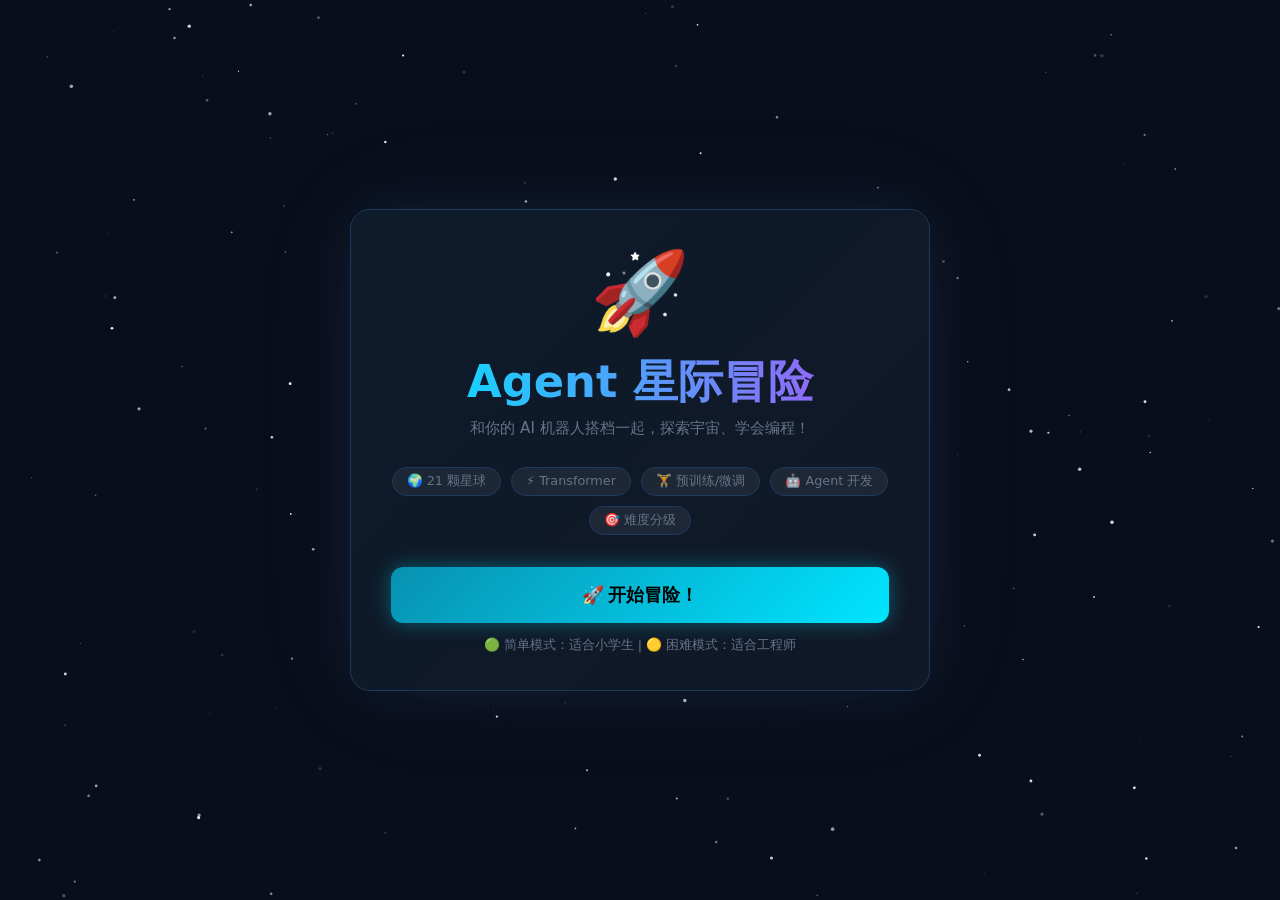
==== commit c9092d74: "update 4 5 7" ====
--- a/index.html
+++ b/index.html
@@ -80,6 +80,7 @@
 <script src="js/planets/p6-memory-1.js"></script>
 <script src="js/planets/p7-memory-2.js"></script>
 <script src="js/planets/p8-multi-agent.js"></script>
+<script src="js/planets/p8-milestone.js"></script>
 <script src="js/planets/p9-transformer.js"></script>
 <script src="js/planets/p10-pretrain.js"></script>
 <script src="js/planets/p11-posttrain.js"></script>
@@ -88,14 +89,19 @@
 <script src="js/planets/p14-framework-1.js"></script>
 <script src="js/planets/p15-framework-2.js"></script>
 <script src="js/planets/p16-final.js"></script>
+<script src="js/planets/p16-milestone.js"></script>
 <script src="js/planets/p17-empire-1.js"></script>
 <script src="js/planets/p18-empire-2.js"></script>
 <script src="js/planets/p19-empire-3.js"></script>
 <script src="js/planets/p20-empire-4.js"></script>
 <script src="js/planets/p21-empire-5.js"></script>
+<script src="js/planets/p21-milestone.js"></script>
 <script src="js/planets/p23-mirofish-1.js"></script>
 <script src="js/planets/p24-mirofish-2.js"></script>
 <script src="js/planets/p25-mirofish-3.js"></script>
+<script src="js/planets/p26-mirofish-4.js"></script>
+<script src="js/planets/p27-fullstack.js"></script>
+<script src="js/planets/p27-milestone.js"></script>
 <script src="js/achievements.js"></script>
 <script src="js/renderer.js"></script>
 <script src="js/interactions.js"></script>
--- a/css/styles.css
+++ b/css/styles.css
@@ -914,12 +914,14 @@
   line-height: 1.4;
 }
 
+
 .achievements-panel {
   background: rgba(0,0,0,.2);
   border: 1px solid var(--border);
   border-radius: 16px;
   padding: 20px;
-  margin: 20px 0;
+  margin-bottom: 30px;
+  width: 100%;
 }
 
 .achievements-header {
@@ -941,9 +943,24 @@
 }
 
 .achievements-grid {
-  display: grid;
-  grid-template-columns: repeat(auto-fill, minmax(150px, 1fr));
+  display: flex;
   gap: 12px;
+  overflow-x: auto;
+  padding-bottom: 10px;
+}
+
+.achievements-grid::-webkit-scrollbar {
+  height: 8px;
+}
+
+.achievements-grid::-webkit-scrollbar-track {
+  background: rgba(0,0,0,.2);
+  border-radius: 4px;
+}
+
+.achievements-grid::-webkit-scrollbar-thumb {
+  background: var(--cyan);
+  border-radius: 4px;
 }
 
 .achievement-card {
@@ -953,8 +970,9 @@
   padding: 16px;
   text-align: center;
   transition: all .3s;
-}
-
+  min-width: 140px;
+  flex-shrink: 0;
+}
 .achievement-card.unlocked {
   border-color: var(--yellow);
   background: rgba(251,191,36,.1);
